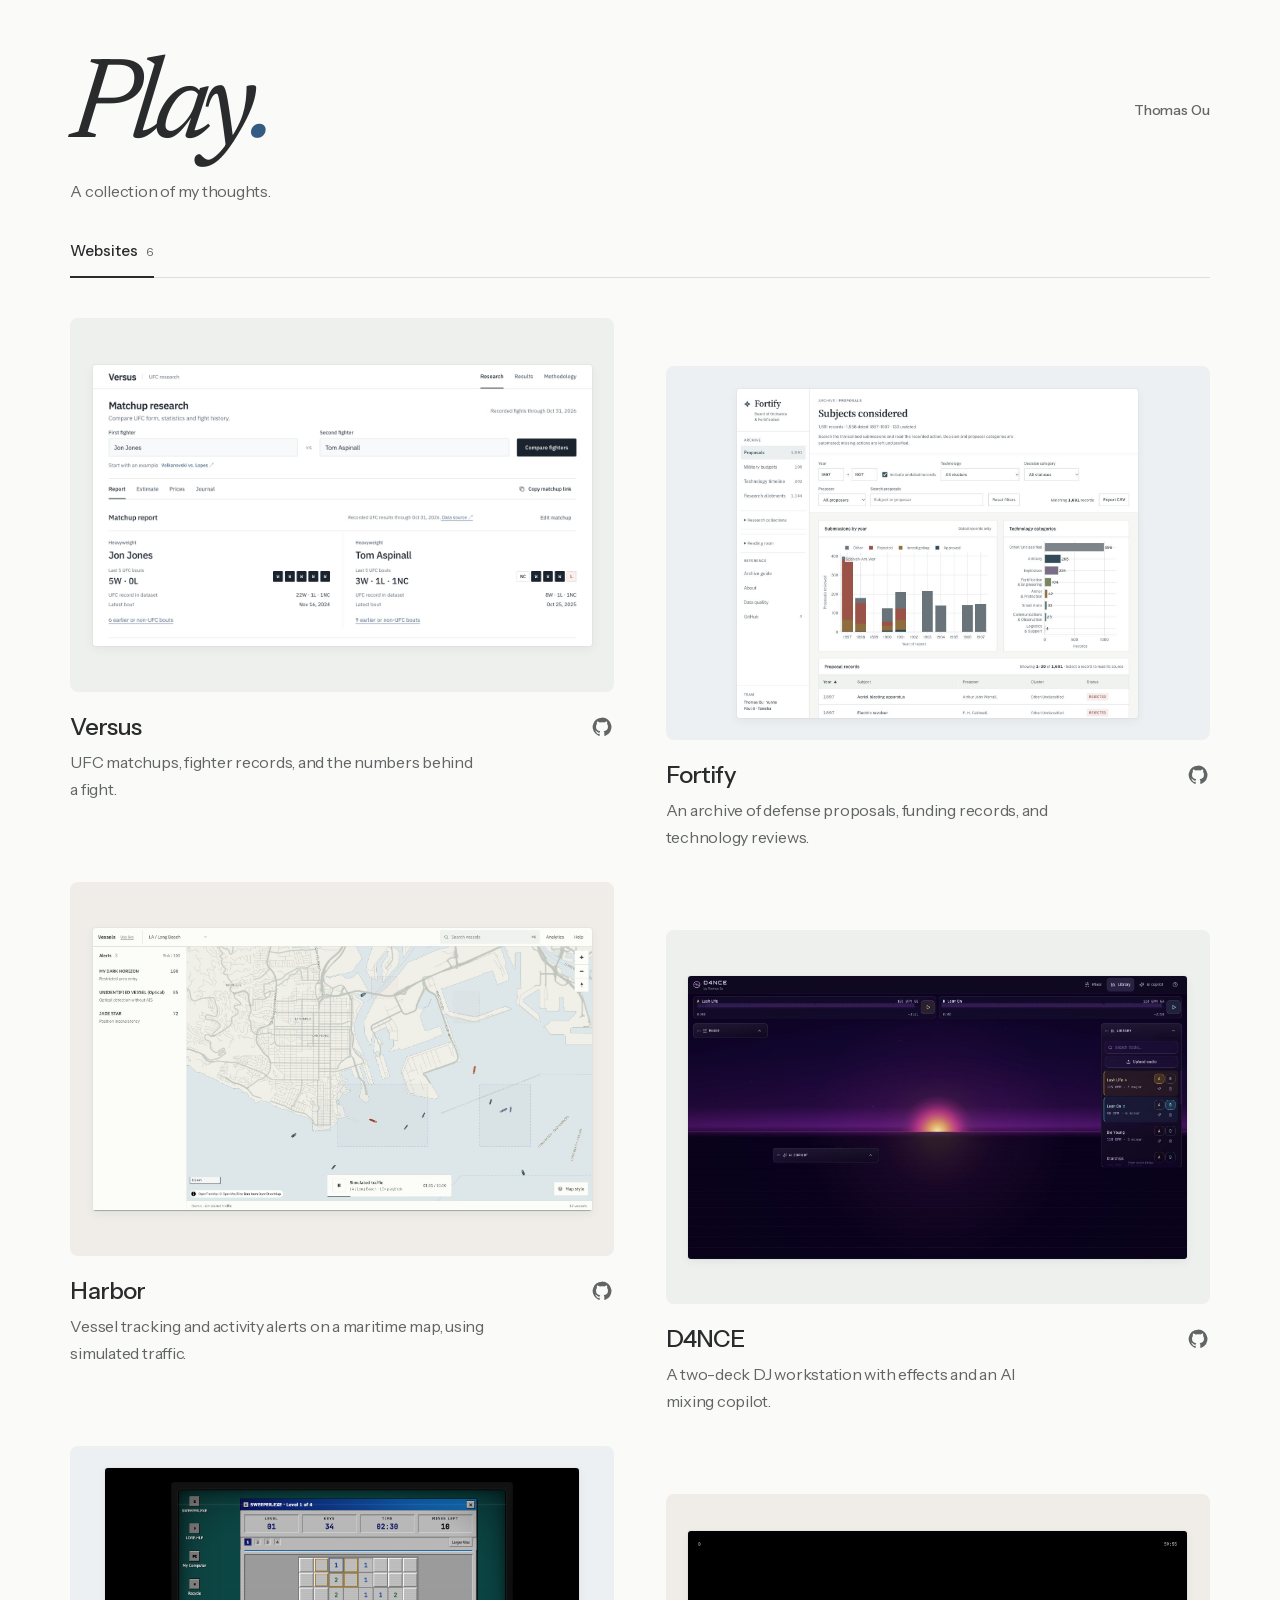
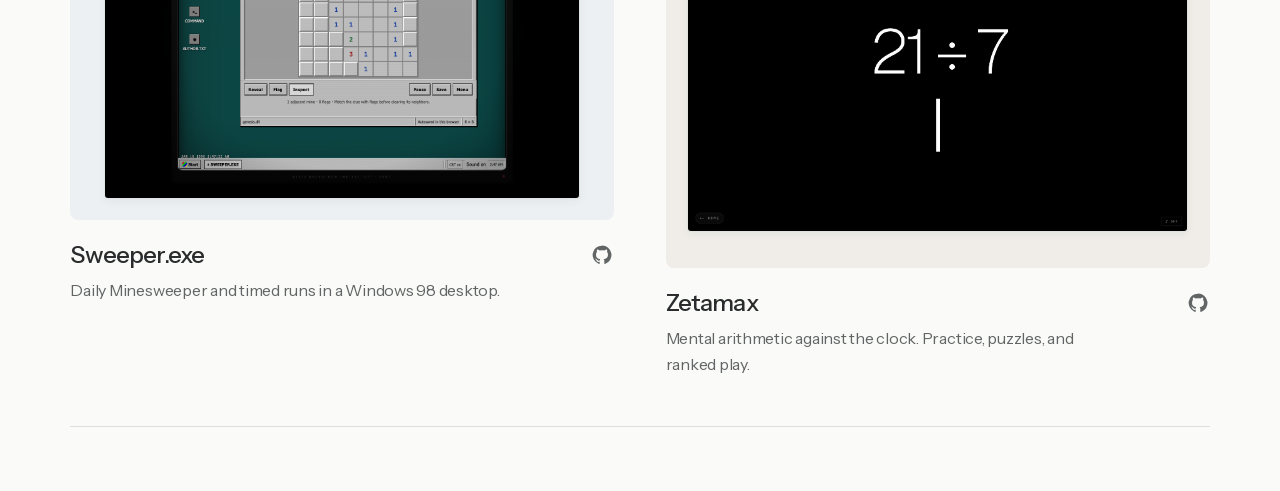
==== play/index.html @ 412e5c1e "add play website collection" ====
<!doctype html>
<html lang="en">
<head>
  <meta charset="utf-8">
  <meta name="viewport" content="width=device-width, initial-scale=1, viewport-fit=cover">
  <meta name="theme-color" content="#fafaf8">
  <title>Play — Thomas Ou</title>
  <meta name="description" content="Websites, games, and experiments by Thomas Ou. Open a project, play a game, or explore the source.">
  <meta property="og:title" content="Play — Thomas Ou">
  <meta property="og:description" content="A collection of my thoughts.">
  <meta property="og:type" content="website">
  <link rel="icon" href="assets/favicon.svg" type="image/svg+xml">
  <link rel="preload" href="assets/instrument-sans-latin.woff2" as="font" type="font/woff2" crossorigin>
  <link rel="preload" href="assets/newsreader-0.ttf" as="font" type="font/ttf" crossorigin>
  <link rel="stylesheet" href="assets/newsreader.css">
  <link rel="stylesheet" href="styles.css?v=consecutive-catalog">
</head>
<body id="top">
  <a class="skip-link" href="#main">Skip to projects</a>
  <div class="site">
    <header class="site-header">
      <h1 class="page-title" id="page-title">Play<span>.</span></h1>
      <a class="brand" href="https://thomasou.com" aria-label="Thomas Ou, main site">Thomas Ou</a>
      <p class="intro-copy">A collection of my thoughts.</p>
      <nav class="site-nav" aria-label="Play">
        <a href="index.html" aria-current="page">Websites <span class="nav-count">6</span></a>
      </nav>
    </header>
    <main id="main" tabindex="-1" aria-labelledby="page-title">
      <section class="collection" aria-label="Projects">
        <div class="project-grid">
        <article class="project">
          <a class="project-preview" href="https://versus.thomasou.com" target="_blank" rel="noopener noreferrer" aria-label="Open Versus (new tab)">
            <img src="assets/projects/versus.png" width="1280" height="720" alt="A matchup report comparing two UFC fighters." fetchpriority="high" decoding="async">
          </a>
          <div class="project-heading">
            <h2><a class="project-title" href="https://versus.thomasou.com" target="_blank" rel="noopener noreferrer" aria-label="Visit Versus (new tab)">Versus</a></h2>
            <a class="project-source" href="https://github.com/Smokeybear10/003.CORE.versus" target="_blank" rel="noopener noreferrer" aria-label="Versus source on GitHub (new tab)" title="Versus on GitHub"><svg viewBox="0 0 24 24" width="20" height="20" fill="currentColor" aria-hidden="true"><path d="M12 .75a11.25 11.25 0 0 0-3.558 21.922c.562.103.768-.244.768-.542 0-.267-.01-.975-.015-1.913-3.13.68-3.79-1.508-3.79-1.508-.512-1.3-1.25-1.646-1.25-1.646-1.023-.7.078-.686.078-.686 1.13.08 1.725 1.16 1.725 1.16 1.006 1.722 2.64 1.225 3.283.937.102-.728.394-1.225.715-1.507-2.498-.284-5.124-1.25-5.124-5.564 0-1.23.44-2.235 1.16-3.023-.117-.285-.502-1.43.11-2.98 0 0 .945-.303 3.095 1.155A10.8 10.8 0 0 1 12 6.176c.956.004 1.919.129 2.819.379 2.148-1.458 3.09-1.155 3.09-1.155.615 1.55.23 2.695.113 2.98.723.788 1.158 1.793 1.158 3.023 0 4.326-2.63 5.277-5.137 5.555.404.35.764 1.042.764 2.1 0 1.517-.014 2.74-.014 3.112 0 .3.203.65.774.54A11.25 11.25 0 0 0 12 .75Z"/></svg></a>
          </div>
          <p class="project-description">UFC matchups, fighter records, and the numbers behind a fight.</p>
        </article>
        <article class="project">
          <a class="project-preview" href="https://smokeybear10.github.io/105.RSCH.military-innovation-and-technology-adoption/" target="_blank" rel="noopener noreferrer" aria-label="Open Fortify (new tab)">
            <img src="assets/projects/fortify.jpg" width="1280" height="1050" alt="A searchable table of historical defense research proposals." decoding="async">
          </a>
          <div class="project-heading">
            <h2><a class="project-title" href="https://smokeybear10.github.io/105.RSCH.military-innovation-and-technology-adoption/" target="_blank" rel="noopener noreferrer" aria-label="Visit Fortify (new tab)">Fortify</a></h2>
            <a class="project-source" href="https://github.com/Smokeybear10/105.RSCH.military-innovation-and-technology-adoption" target="_blank" rel="noopener noreferrer" aria-label="Fortify source on GitHub (new tab)" title="Fortify on GitHub"><svg viewBox="0 0 24 24" width="20" height="20" fill="currentColor" aria-hidden="true"><path d="M12 .75a11.25 11.25 0 0 0-3.558 21.922c.562.103.768-.244.768-.542 0-.267-.01-.975-.015-1.913-3.13.68-3.79-1.508-3.79-1.508-.512-1.3-1.25-1.646-1.25-1.646-1.023-.7.078-.686.078-.686 1.13.08 1.725 1.16 1.725 1.16 1.006 1.722 2.64 1.225 3.283.937.102-.728.394-1.225.715-1.507-2.498-.284-5.124-1.25-5.124-5.564 0-1.23.44-2.235 1.16-3.023-.117-.285-.502-1.43.11-2.98 0 0 .945-.303 3.095 1.155A10.8 10.8 0 0 1 12 6.176c.956.004 1.919.129 2.819.379 2.148-1.458 3.09-1.155 3.09-1.155.615 1.55.23 2.695.113 2.98.723.788 1.158 1.793 1.158 3.023 0 4.326-2.63 5.277-5.137 5.555.404.35.764 1.042.764 2.1 0 1.517-.014 2.74-.014 3.112 0 .3.203.65.774.54A11.25 11.25 0 0 0 12 .75Z"/></svg></a>
          </div>
          <p class="project-description">An archive of defense proposals, funding records, and technology reviews.</p>
        </article>
        <article class="project">
          <a class="project-preview" href="https://harbor.thomasou.com/?mode=demo" target="_blank" rel="noopener noreferrer" aria-label="Open Harbor (new tab)">
            <img src="assets/projects/harbor.png" width="1599" height="907" alt="A map of vessel positions with maritime tracking controls." loading="lazy" decoding="async">
          </a>
          <div class="project-heading">
            <h2><a class="project-title" href="https://harbor.thomasou.com/?mode=demo" target="_blank" rel="noopener noreferrer" aria-label="Visit Harbor demo (new tab)">Harbor</a></h2>
            <a class="project-source" href="https://github.com/Smokeybear10/002.CORE.harbor" target="_blank" rel="noopener noreferrer" aria-label="Harbor source on GitHub (new tab)" title="Harbor on GitHub"><svg viewBox="0 0 24 24" width="20" height="20" fill="currentColor" aria-hidden="true"><path d="M12 .75a11.25 11.25 0 0 0-3.558 21.922c.562.103.768-.244.768-.542 0-.267-.01-.975-.015-1.913-3.13.68-3.79-1.508-3.79-1.508-.512-1.3-1.25-1.646-1.25-1.646-1.023-.7.078-.686.078-.686 1.13.08 1.725 1.16 1.725 1.16 1.006 1.722 2.64 1.225 3.283.937.102-.728.394-1.225.715-1.507-2.498-.284-5.124-1.25-5.124-5.564 0-1.23.44-2.235 1.16-3.023-.117-.285-.502-1.43.11-2.98 0 0 .945-.303 3.095 1.155A10.8 10.8 0 0 1 12 6.176c.956.004 1.919.129 2.819.379 2.148-1.458 3.09-1.155 3.09-1.155.615 1.55.23 2.695.113 2.98.723.788 1.158 1.793 1.158 3.023 0 4.326-2.63 5.277-5.137 5.555.404.35.764 1.042.764 2.1 0 1.517-.014 2.74-.014 3.112 0 .3.203.65.774.54A11.25 11.25 0 0 0 12 .75Z"/></svg></a>
          </div>
          <p class="project-description">Vessel tracking and activity alerts on a maritime map, using simulated traffic.</p>
        </article>
        <article class="project">
          <a class="project-preview" href="https://dance.thomasou.com" target="_blank" rel="noopener noreferrer" aria-label="Open D4NCE (new tab)">
            <img src="assets/projects/dance.png" width="1599" height="907" alt="Two audio decks with a track library and mixing controls." loading="lazy" decoding="async">
          </a>
          <div class="project-heading">
            <h2><a class="project-title" href="https://dance.thomasou.com" target="_blank" rel="noopener noreferrer" aria-label="Visit D4NCE (new tab)">D4NCE</a></h2>
            <a class="project-source" href="https://github.com/Smokeybear10/001.CORE.d4nce" target="_blank" rel="noopener noreferrer" aria-label="D4NCE source on GitHub (new tab)" title="D4NCE on GitHub"><svg viewBox="0 0 24 24" width="20" height="20" fill="currentColor" aria-hidden="true"><path d="M12 .75a11.25 11.25 0 0 0-3.558 21.922c.562.103.768-.244.768-.542 0-.267-.01-.975-.015-1.913-3.13.68-3.79-1.508-3.79-1.508-.512-1.3-1.25-1.646-1.25-1.646-1.023-.7.078-.686.078-.686 1.13.08 1.725 1.16 1.725 1.16 1.006 1.722 2.64 1.225 3.283.937.102-.728.394-1.225.715-1.507-2.498-.284-5.124-1.25-5.124-5.564 0-1.23.44-2.235 1.16-3.023-.117-.285-.502-1.43.11-2.98 0 0 .945-.303 3.095 1.155A10.8 10.8 0 0 1 12 6.176c.956.004 1.919.129 2.819.379 2.148-1.458 3.09-1.155 3.09-1.155.615 1.55.23 2.695.113 2.98.723.788 1.158 1.793 1.158 3.023 0 4.326-2.63 5.277-5.137 5.555.404.35.764 1.042.764 2.1 0 1.517-.014 2.74-.014 3.112 0 .3.203.65.774.54A11.25 11.25 0 0 0 12 .75Z"/></svg></a>
          </div>
          <p class="project-description">A two-deck DJ workstation with effects and an AI mixing copilot.</p>
        </article>
        <article class="project">
          <a class="project-preview" href="https://sweeperexe.vercel.app/" target="_blank" rel="noopener noreferrer" aria-label="Open Sweeper.exe (new tab)">
            <img src="assets/projects/sweeper.png" width="1440" height="1000" alt="A Minesweeper board inside a retro Windows desktop." loading="lazy" decoding="async">
          </a>
          <div class="project-heading">
            <h2><a class="project-title" href="https://sweeperexe.vercel.app/" target="_blank" rel="noopener noreferrer" aria-label="Visit Sweeper.exe (new tab)">Sweeper.exe</a></h2>
            <a class="project-source" href="https://github.com/Smokeybear10/300.GAME.sweeper" target="_blank" rel="noopener noreferrer" aria-label="Sweeper.exe source on GitHub (new tab)" title="Sweeper.exe on GitHub"><svg viewBox="0 0 24 24" width="20" height="20" fill="currentColor" aria-hidden="true"><path d="M12 .75a11.25 11.25 0 0 0-3.558 21.922c.562.103.768-.244.768-.542 0-.267-.01-.975-.015-1.913-3.13.68-3.79-1.508-3.79-1.508-.512-1.3-1.25-1.646-1.25-1.646-1.023-.7.078-.686.078-.686 1.13.08 1.725 1.16 1.725 1.16 1.006 1.722 2.64 1.225 3.283.937.102-.728.394-1.225.715-1.507-2.498-.284-5.124-1.25-5.124-5.564 0-1.23.44-2.235 1.16-3.023-.117-.285-.502-1.43.11-2.98 0 0 .945-.303 3.095 1.155A10.8 10.8 0 0 1 12 6.176c.956.004 1.919.129 2.819.379 2.148-1.458 3.09-1.155 3.09-1.155.615 1.55.23 2.695.113 2.98.723.788 1.158 1.793 1.158 3.023 0 4.326-2.63 5.277-5.137 5.555.404.35.764 1.042.764 2.1 0 1.517-.014 2.74-.014 3.112 0 .3.203.65.774.54A11.25 11.25 0 0 0 12 .75Z"/></svg></a>
          </div>
          <p class="project-description">Daily Minesweeper and timed runs in a Windows 98 desktop.</p>
        </article>
        <article class="project">
          <a class="project-preview" href="https://zeta-max.vercel.app" target="_blank" rel="noopener noreferrer" aria-label="Open Zetamax (new tab)">
            <img src="assets/projects/zetamax.png" width="1599" height="963" alt="A minimal arithmetic game with a large equation and countdown timer."  loading="lazy" decoding="async">
          </a>
          <div class="project-heading">
            <h2><a class="project-title" href="https://zeta-max.vercel.app" target="_blank" rel="noopener noreferrer" aria-label="Visit Zetamax (new tab)">Zetamax</a></h2>
            <a class="project-source" href="https://github.com/Smokeybear10/301.GAME.zetamax" target="_blank" rel="noopener noreferrer" aria-label="Zetamax source on GitHub (new tab)" title="Zetamax on GitHub"><svg viewBox="0 0 24 24" width="20" height="20" fill="currentColor" aria-hidden="true"><path d="M12 .75a11.25 11.25 0 0 0-3.558 21.922c.562.103.768-.244.768-.542 0-.267-.01-.975-.015-1.913-3.13.68-3.79-1.508-3.79-1.508-.512-1.3-1.25-1.646-1.25-1.646-1.023-.7.078-.686.078-.686 1.13.08 1.725 1.16 1.725 1.16 1.006 1.722 2.64 1.225 3.283.937.102-.728.394-1.225.715-1.507-2.498-.284-5.124-1.25-5.124-5.564 0-1.23.44-2.235 1.16-3.023-.117-.285-.502-1.43.11-2.98 0 0 .945-.303 3.095 1.155A10.8 10.8 0 0 1 12 6.176c.956.004 1.919.129 2.819.379 2.148-1.458 3.09-1.155 3.09-1.155.615 1.55.23 2.695.113 2.98.723.788 1.158 1.793 1.158 3.023 0 4.326-2.63 5.277-5.137 5.555.404.35.764 1.042.764 2.1 0 1.517-.014 2.74-.014 3.112 0 .3.203.65.774.54A11.25 11.25 0 0 0 12 .75Z"/></svg></a>
          </div>
          <p class="project-description">Mental arithmetic against the clock. Practice, puzzles, and ranked play.</p>
        </article>
        </div>
      </section>
    </main>
  </div>
</body>
</html>
---- play/assets/newsreader.css ----
@font-face {
  font-family: 'Newsreader';
  font-style: italic;
  font-weight: 400;
  font-display: swap;
  src: url(newsreader-0.ttf) format('truetype');
}
@font-face {
  font-family: 'Newsreader';
  font-style: normal;
  font-weight: 400;
  font-display: swap;
  src: url(newsreader-1.ttf) format('truetype');
}
@font-face {
  font-family: 'Newsreader';
  font-style: normal;
  font-weight: 500;
  font-display: swap;
  src: url(newsreader-2.ttf) format('truetype');
}
@font-face {
  font-family: 'Newsreader';
  font-style: normal;
  font-weight: 600;
  font-display: swap;
  src: url(newsreader-3.ttf) format('truetype');
}
---- play/styles.css ----
@font-face {
  font-family: 'Instrument Sans';
  font-style: normal;
  font-weight: 400 600;
  font-display: swap;
  src: url('assets/instrument-sans-latin.woff2') format('woff2');
}

:root {
  color-scheme: light;
  --paper: #fafaf8;
  --ink: #292b2c;
  --muted: #626566;
  --link: #345b83;
  --link-hover: #183d63;
  --visited: #596b7e;
  --line: #dce0dc;
  --surface: #eef0ed;
  --serif: 'Newsreader', Georgia, serif;
  --sans: 'Instrument Sans', Helvetica, sans-serif;
  --ease: cubic-bezier(.22, 1, .36, 1);
  --gutter: max(clamp(22px, 5.5vw, 96px), env(safe-area-inset-left), env(safe-area-inset-right));
}

* { box-sizing: border-box; }
html { scroll-behavior: smooth; -webkit-text-size-adjust: 100%; text-size-adjust: 100%; }
body { margin: 0; background: var(--paper); color: var(--ink); font: 17px/1.6 var(--sans); -webkit-font-smoothing: antialiased; }
a { color: var(--link); text-decoration-thickness: 1px; text-underline-offset: 5px; transition: color 240ms var(--ease); -webkit-tap-highlight-color: transparent; }
a:visited { color: var(--visited); }
a:hover { color: var(--link-hover); }
a:focus-visible { outline: 2px solid var(--link); outline-offset: 6px; }
::selection { background: #dfe8ef; }
h1, h2, p { margin: 0; }
main { min-width: 0; }
main:focus { outline: none; }
svg { display: block; }

.site { position: relative; z-index: 1; width: min(calc(100% - var(--gutter) * 2), 1160px); margin: max(clamp(32px, 6svh, 64px), env(safe-area-inset-top)) auto max(64px, env(safe-area-inset-bottom)); }
.site-header { display: grid; grid-template-columns: minmax(0, 1fr) auto; align-items: center; gap: 12px 24px; margin-bottom: 40px; }
.page-title { justify-self: start; font-family: var(--serif); font-size: clamp(88px, 9vw, 120px); font-style: italic; font-weight: 400; line-height: .98; letter-spacing: -.06em; }
.page-title span { color: var(--link); }
.brand { display: inline-flex; align-items: center; min-height: 44px; color: var(--muted); font-size: 14px; font-weight: 500; letter-spacing: -.01em; line-height: 1.5; text-decoration: none; }
.brand:hover { color: var(--link); text-decoration: underline; }
.intro-copy { grid-column: 1 / -1; color: var(--muted); font-size: 16px; letter-spacing: -.015em; line-height: 1.6; text-wrap: pretty; }
.site-nav { grid-column: 1 / -1; display: flex; align-items: center; gap: 28px; min-width: 0; margin-top: 14px; border-bottom: 1px solid var(--line); }
.site-nav a { display: inline-flex; align-items: center; gap: 8px; min-height: 48px; margin-bottom: -1px; padding: 8px 0 12px; border-bottom: 2px solid transparent; color: var(--muted); font-size: 15px; font-weight: 500; text-decoration: none; }
.site-nav a:hover { color: var(--ink); }
.site-nav a[aria-current="page"] { border-bottom-color: var(--ink); color: var(--ink); }
.site-nav a:focus-visible { outline-offset: -1px; }
.nav-count { color: var(--muted); font-size: 12px; font-weight: 400; font-variant-numeric: tabular-nums; }

.project-grid { display: grid; grid-template-columns: repeat(2, minmax(0, 1fr)); gap: 32px clamp(28px, 4vw, 56px); align-items: start; }
.project { min-width: 0; }
.project:nth-child(even) { margin-top: 48px; }
.project-preview { position: relative; display: flex; align-items: center; justify-content: center; aspect-ratio: 16 / 11; padding: clamp(16px, 1.75vw, 24px); overflow: hidden; border-radius: 8px; background: var(--surface); text-decoration: none; transition: background-color 550ms var(--ease); }
.project:nth-child(3n + 2) .project-preview { --surface: #edf0f2; }
.project:nth-child(3n) .project-preview { --surface: #f0ede8; }
.project-preview img { display: block; width: auto; max-width: 100%; height: auto; max-height: 100%; object-fit: contain; object-position: top; border-radius: 3px; box-shadow: 0 3px 10px #263c5110, 0 0 0 1px #263c5108; transform: translateY(0) scale(1); transition: transform 750ms var(--ease), box-shadow 750ms var(--ease); }
.project-heading { display: flex; align-items: center; justify-content: space-between; gap: 12px; margin-top: 13px; }
.project-heading h2 { min-width: 0; font-size: clamp(20px, 1.85vw, 25px); font-weight: 500; line-height: 1.3; letter-spacing: -.035em; }
.project-title { display: inline-flex; align-items: center; gap: 9px; min-height: 44px; color: var(--ink); text-decoration: none; }
.project-title:hover { color: var(--link); }
.project-source { display: grid; place-items: center; width: 44px; height: 44px; margin-right: -10px; flex-shrink: 0; color: var(--muted); border-radius: 6px; transition: color 240ms var(--ease), transform 350ms var(--ease); }
.project-source:hover { color: var(--link-hover); transform: translateY(-2px); }
.project-description { max-width: 43ch; margin-top: 0; padding-right: 30px; color: var(--muted); font-size: 16px; line-height: 1.65; letter-spacing: -.015em; text-wrap: pretty; }
.collection { padding-bottom: 48px; border-bottom: 1px solid var(--line); }
.skip-link { position: absolute; z-index: 5; top: -80px; left: var(--gutter); padding: 10px 16px; background: var(--ink); color: white; }
.skip-link:focus { top: 12px; }

@media (hover: hover) and (pointer: fine) {
  .project-preview:hover { background: #e5e9e8; }
  .project-preview:hover img { transform: translateY(-3px) scale(1.025); box-shadow: 0 9px 22px #263c5118, 0 0 0 1px #263c5110; }
}
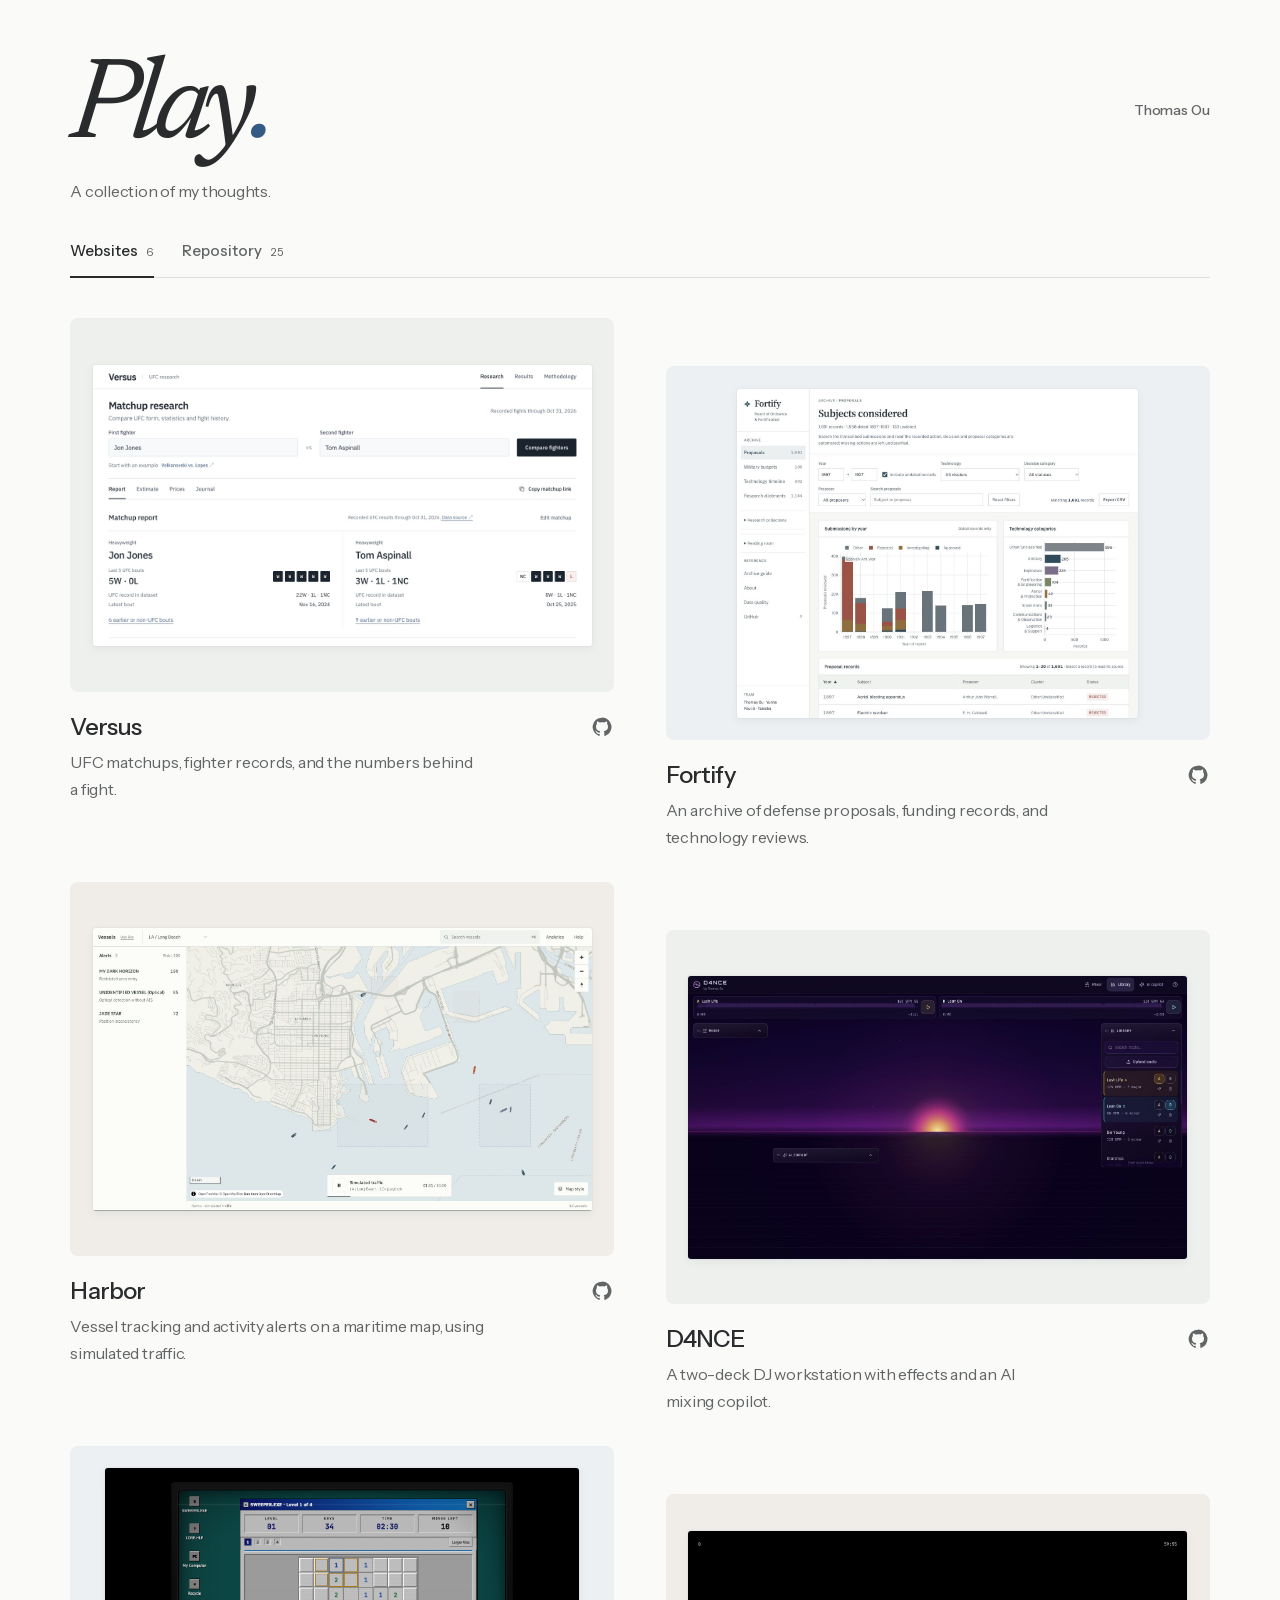
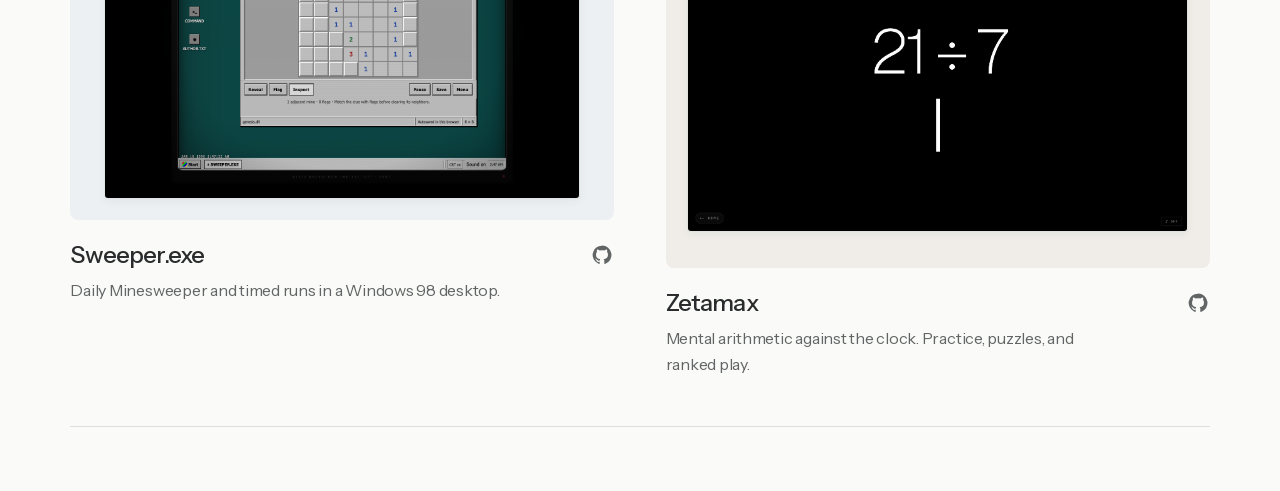
==== commit bd6392ab: "add categorized public repository index" ====
--- a/play/index.html
+++ b/play/index.html
@@ -24,6 +24,7 @@
       <p class="intro-copy">A collection of my thoughts.</p>
       <nav class="site-nav" aria-label="Play">
         <a href="index.html" aria-current="page">Websites <span class="nav-count">6</span></a>
+        <a href="repositories.html">Repository <span class="nav-count">25</span></a>
       </nav>
     </header>
     <main id="main" tabindex="-1" aria-labelledby="page-title">
--- a/play/styles.css
+++ b/play/styles.css
@@ -49,6 +49,24 @@
 .site-nav a:focus-visible { outline-offset: -1px; }
 .nav-count { color: var(--muted); font-size: 12px; font-weight: 400; font-variant-numeric: tabular-nums; }
 
+.repository-group { display: grid; grid-template-columns: minmax(120px, .28fr) minmax(0, 1fr); gap: 24px; padding: 36px 0; border-bottom: 1px solid var(--line); }
+.repository-group:first-of-type { padding-top: 0; }
+.repository-group h2 { display: flex; align-items: baseline; gap: 12px; padding-top: 17px; font-size: 17px; font-weight: 500; letter-spacing: -.025em; }
+.repository-list { min-width: 0; margin: 0; padding: 0; list-style: none; }
+.repository-list li + li { border-top: 1px solid #dce0dc99; }
+.repository-link, .repository-locked { display: grid; grid-template-columns: 3ch minmax(0, 1fr); align-items: baseline; column-gap: 16px; min-height: 44px; padding: 15px 0 19px; color: var(--ink); text-decoration: none; }
+.repository-link:visited { color: var(--ink); }
+.repository-number { grid-column: 1; grid-row: 1 / span 2; color: var(--muted); font: 400 12px/1.4 ui-monospace, SFMono-Regular, Menlo, Consolas, monospace; font-variant-numeric: tabular-nums; letter-spacing: .02em; }
+.repository-heading { grid-column: 2; display: flex; min-width: 0; align-items: baseline; justify-content: space-between; gap: 16px; }
+.repository-name { min-width: 0; font-size: 20px; font-weight: 500; line-height: 1.4; letter-spacing: -.03em; overflow-wrap: anywhere; transition: color 240ms var(--ease); }
+.repository-status { display: inline-flex; align-items: center; gap: 5px; flex-shrink: 0; color: var(--muted); font-size: 12px; }
+.repository-locked .repository-name { color: var(--muted); }
+.repository-locked .repository-description { font-size: 12px; }
+.repository-description { grid-column: 2; display: block; max-width: 64ch; margin-top: 4px; color: var(--muted); font-size: 15px; line-height: 1.6; overflow-wrap: anywhere; }
+.repository-link:hover .repository-name { color: var(--link); text-decoration: underline; text-decoration-thickness: 1px; text-underline-offset: 4px; }
+.repository-link:focus-visible { outline-offset: 4px; border-radius: 2px; }
+.visually-hidden { position: absolute; width: 1px; height: 1px; padding: 0; margin: -1px; overflow: hidden; clip-path: inset(50%); white-space: nowrap; border: 0; }
+
 .project-grid { display: grid; grid-template-columns: repeat(2, minmax(0, 1fr)); gap: 32px clamp(28px, 4vw, 56px); align-items: start; }
 .project { min-width: 0; }
 .project:nth-child(even) { margin-top: 48px; }
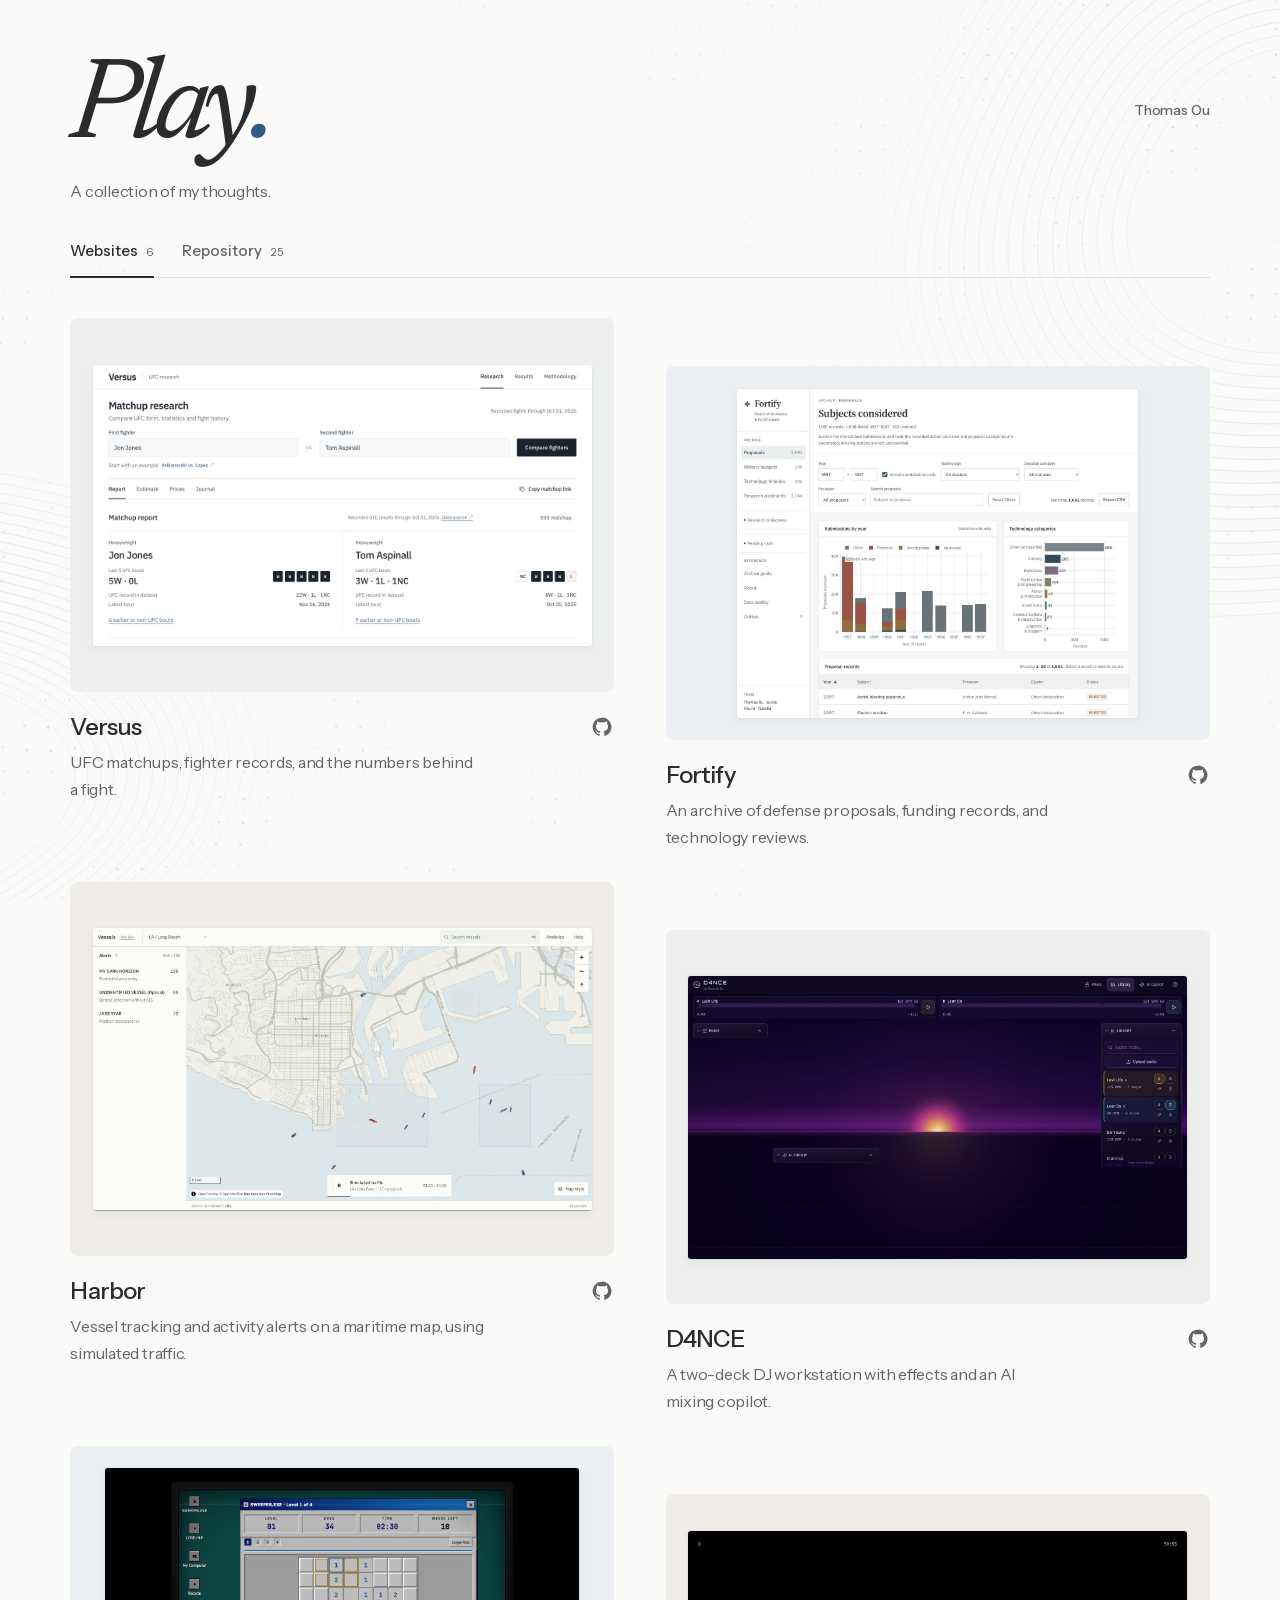
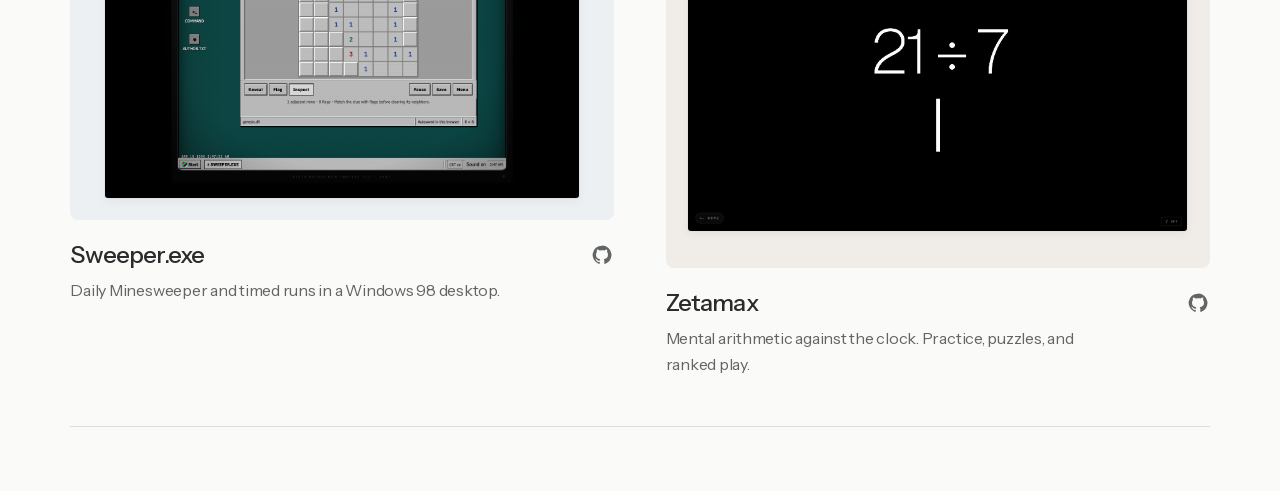
==== commit c360d75d: "animate the play contour background" ====
--- a/play/index.html
+++ b/play/index.html
@@ -14,9 +14,11 @@
   <link rel="preload" href="assets/newsreader-0.ttf" as="font" type="font/ttf" crossorigin>
   <link rel="stylesheet" href="assets/newsreader.css">
   <link rel="stylesheet" href="styles.css?v=consecutive-catalog">
+  <script src="ambient.js?v=contour-field" defer></script>
 </head>
 <body id="top">
   <a class="skip-link" href="#main">Skip to projects</a>
+  <div class="ambient-background" aria-hidden="true"><canvas class="ambient-field"></canvas></div>
   <div class="site">
     <header class="site-header">
       <h1 class="page-title" id="page-title">Play<span>.</span></h1>
--- a/play/styles.css
+++ b/play/styles.css
@@ -35,6 +35,8 @@
 main:focus { outline: none; }
 svg { display: block; }
 
+.ambient-background { position: fixed; inset: 0; z-index: 0; overflow: hidden; pointer-events: none; opacity: .8; }
+.ambient-field { display: block; width: 100%; height: 100%; }
 .site { position: relative; z-index: 1; width: min(calc(100% - var(--gutter) * 2), 1160px); margin: max(clamp(32px, 6svh, 64px), env(safe-area-inset-top)) auto max(64px, env(safe-area-inset-bottom)); }
 .site-header { display: grid; grid-template-columns: minmax(0, 1fr) auto; align-items: center; gap: 12px 24px; margin-bottom: 40px; }
 .page-title { justify-self: start; font-family: var(--serif); font-size: clamp(88px, 9vw, 120px); font-style: italic; font-weight: 400; line-height: .98; letter-spacing: -.06em; }
@@ -90,3 +92,40 @@
   .project-preview:hover img { transform: translateY(-3px) scale(1.025); box-shadow: 0 9px 22px #263c5118, 0 0 0 1px #263c5110; }
 }
 
+@media (max-width: 760px) {
+  .site { width: min(calc(100% - var(--gutter) * 2), 580px); margin-top: max(28px, env(safe-area-inset-top)); margin-bottom: max(32px, env(safe-area-inset-bottom)); }
+  .site-header { gap: 12px 20px; margin-bottom: 30px; }
+  .page-title { font-size: 88px; }
+  .brand { font-size: 14px; }
+  .intro-copy { max-width: 30ch; font-size: 16px; }
+  .site-nav { gap: 24px; margin-top: 8px; }
+  .repository-group { grid-template-columns: minmax(0, 1fr); gap: 7px; padding: 28px 0; }
+  .repository-group h2 { padding-top: 0; font-size: 16px; }
+  .repository-name { font-size: 19px; }
+  .repository-link, .repository-locked { column-gap: 10px; padding: 15px 0 18px; }
+  .project-grid { grid-template-columns: minmax(0, 1fr); gap: 36px; }
+  .project:nth-child(even) { margin-top: 0; }
+  .project-heading { margin-top: 9px; }
+  .project-heading h2 { font-size: 22px; }
+  .project-preview { aspect-ratio: 16 / 11; padding: 18px; }
+  .project-description { font-size: 16px; padding-right: 8px; }
+  .collection { padding-bottom: 36px; }
+  .ambient-background { opacity: .6; }
+}
+
+@media (max-width: 480px) {
+  .project-preview { padding: 16px; }
+}
+
+@media (max-width: 360px) {
+  :root { --gutter: max(20px, env(safe-area-inset-left), env(safe-area-inset-right)); }
+  .page-title { font-size: 80px; }
+  .project-heading h2 { font-size: 21px; }
+  .site-nav { gap: 20px; }
+}
+
+@media (prefers-reduced-motion: reduce) {
+  html { scroll-behavior: auto; }
+  *, *::before, *::after { transition: none !important; animation: none !important; }
+  .project-preview:hover img, .project-source:hover, .brand, .page-title, .project-heading h2 { transform: none; }
+}
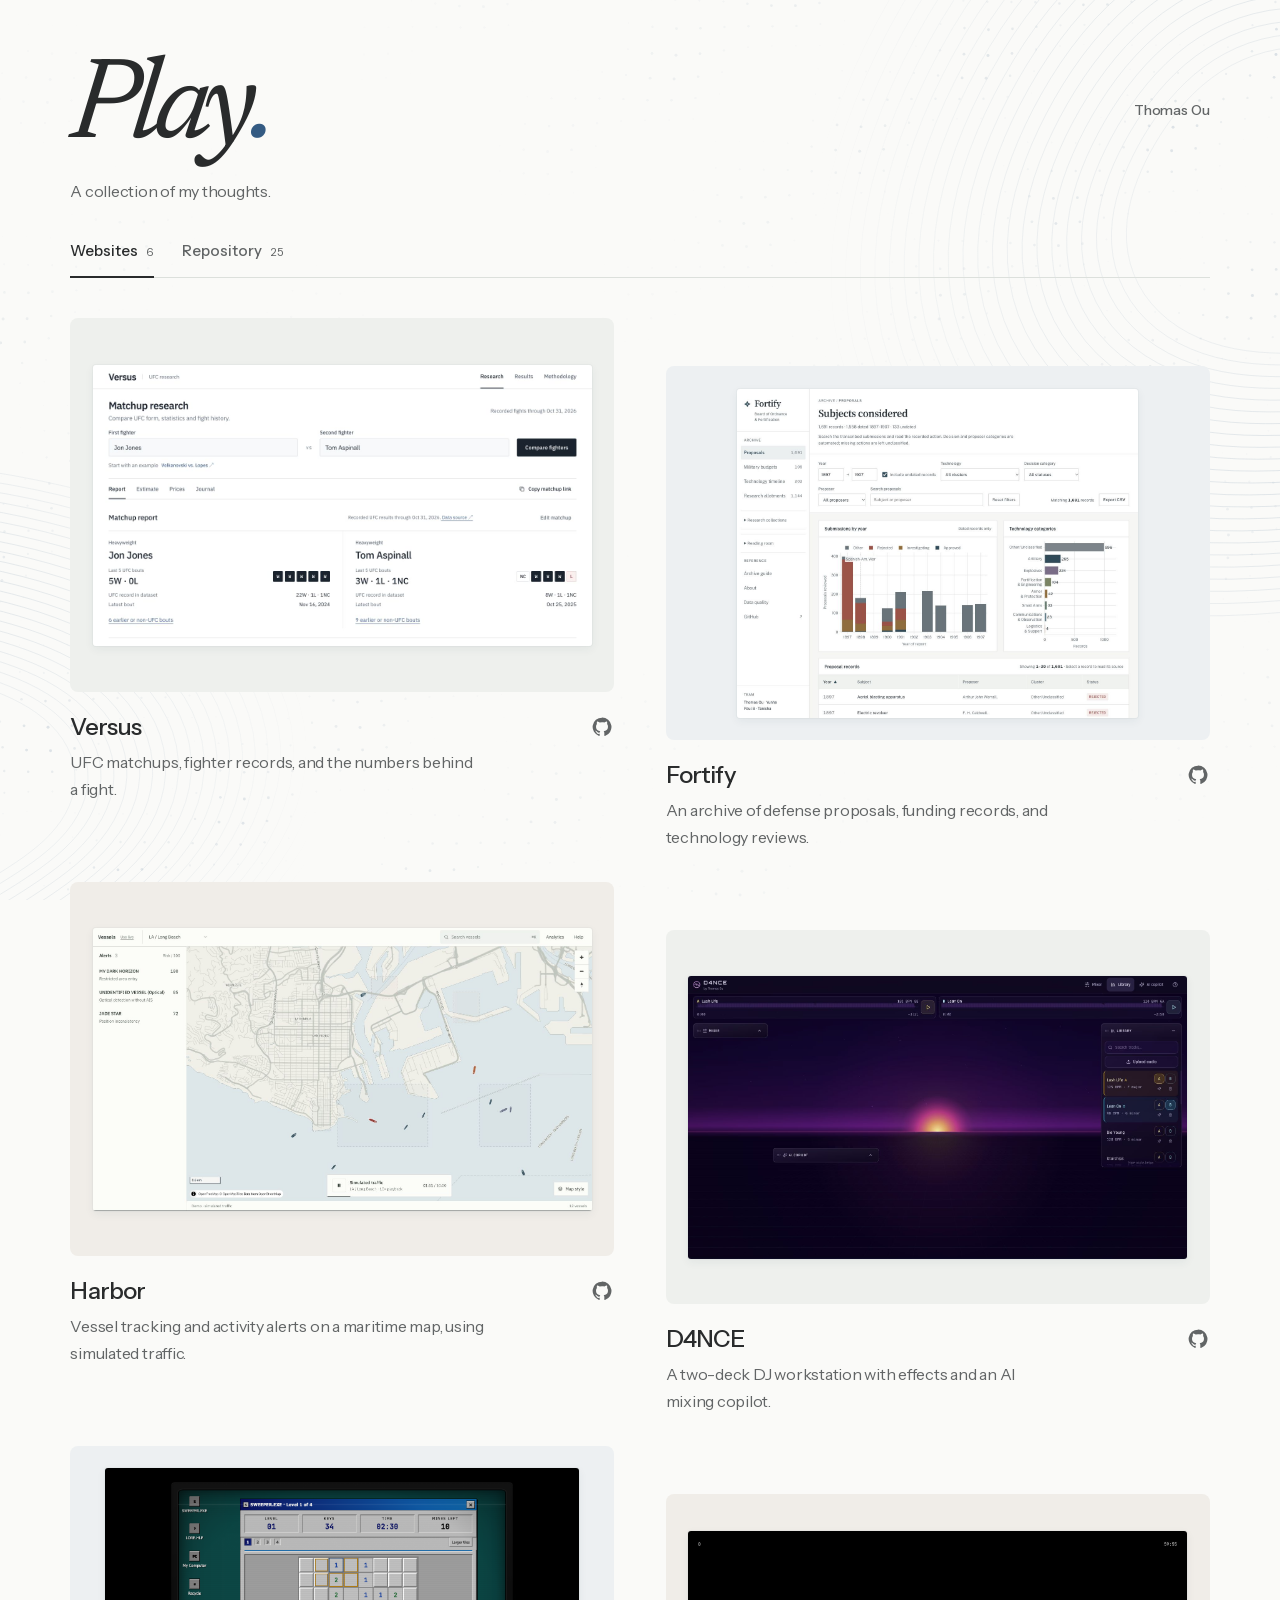
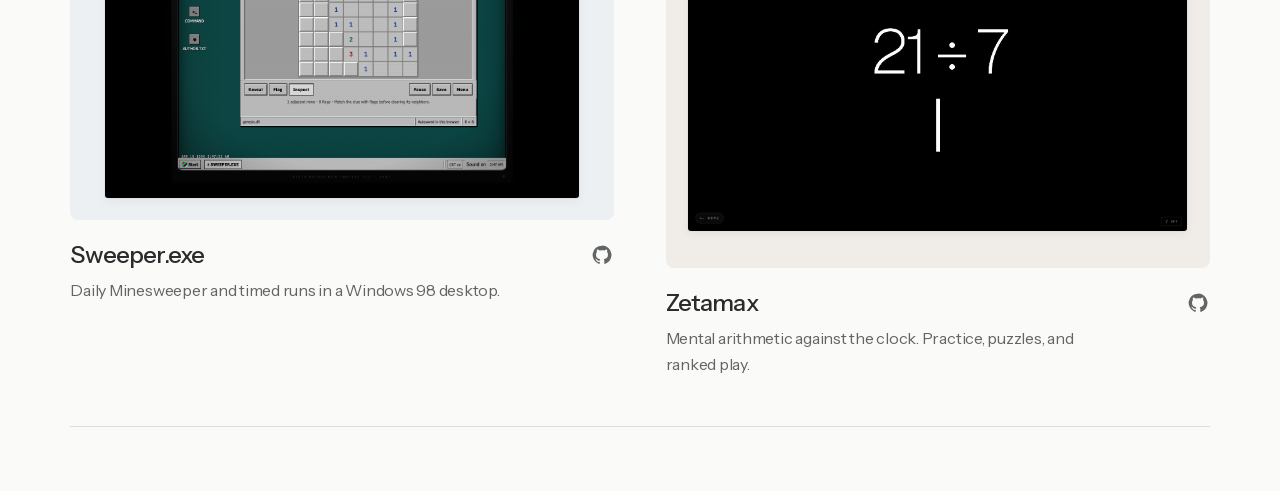
==== commit 1a7d55a2: "add smooth cursor response to play text" ====
--- a/play/index.html
+++ b/play/index.html
@@ -14,6 +14,7 @@
   <link rel="preload" href="assets/newsreader-0.ttf" as="font" type="font/ttf" crossorigin>
   <link rel="stylesheet" href="assets/newsreader.css">
   <link rel="stylesheet" href="styles.css?v=consecutive-catalog">
+  <script src="app.js?v=contour-field" defer></script>
   <script src="ambient.js?v=contour-field" defer></script>
 </head>
 <body id="top">
--- a/play/styles.css
+++ b/play/styles.css
@@ -83,6 +83,7 @@
 .project-source { display: grid; place-items: center; width: 44px; height: 44px; margin-right: -10px; flex-shrink: 0; color: var(--muted); border-radius: 6px; transition: color 240ms var(--ease), transform 350ms var(--ease); }
 .project-source:hover { color: var(--link-hover); transform: translateY(-2px); }
 .project-description { max-width: 43ch; margin-top: 0; padding-right: 30px; color: var(--muted); font-size: 16px; line-height: 1.65; letter-spacing: -.015em; text-wrap: pretty; }
+.brand, .page-title, .project-heading h2 { transform: translate(var(--text-x, 0px), var(--text-y, 0px)); }
 .collection { padding-bottom: 48px; border-bottom: 1px solid var(--line); }
 .skip-link { position: absolute; z-index: 5; top: -80px; left: var(--gutter); padding: 10px 16px; background: var(--ink); color: white; }
 .skip-link:focus { top: 12px; }
